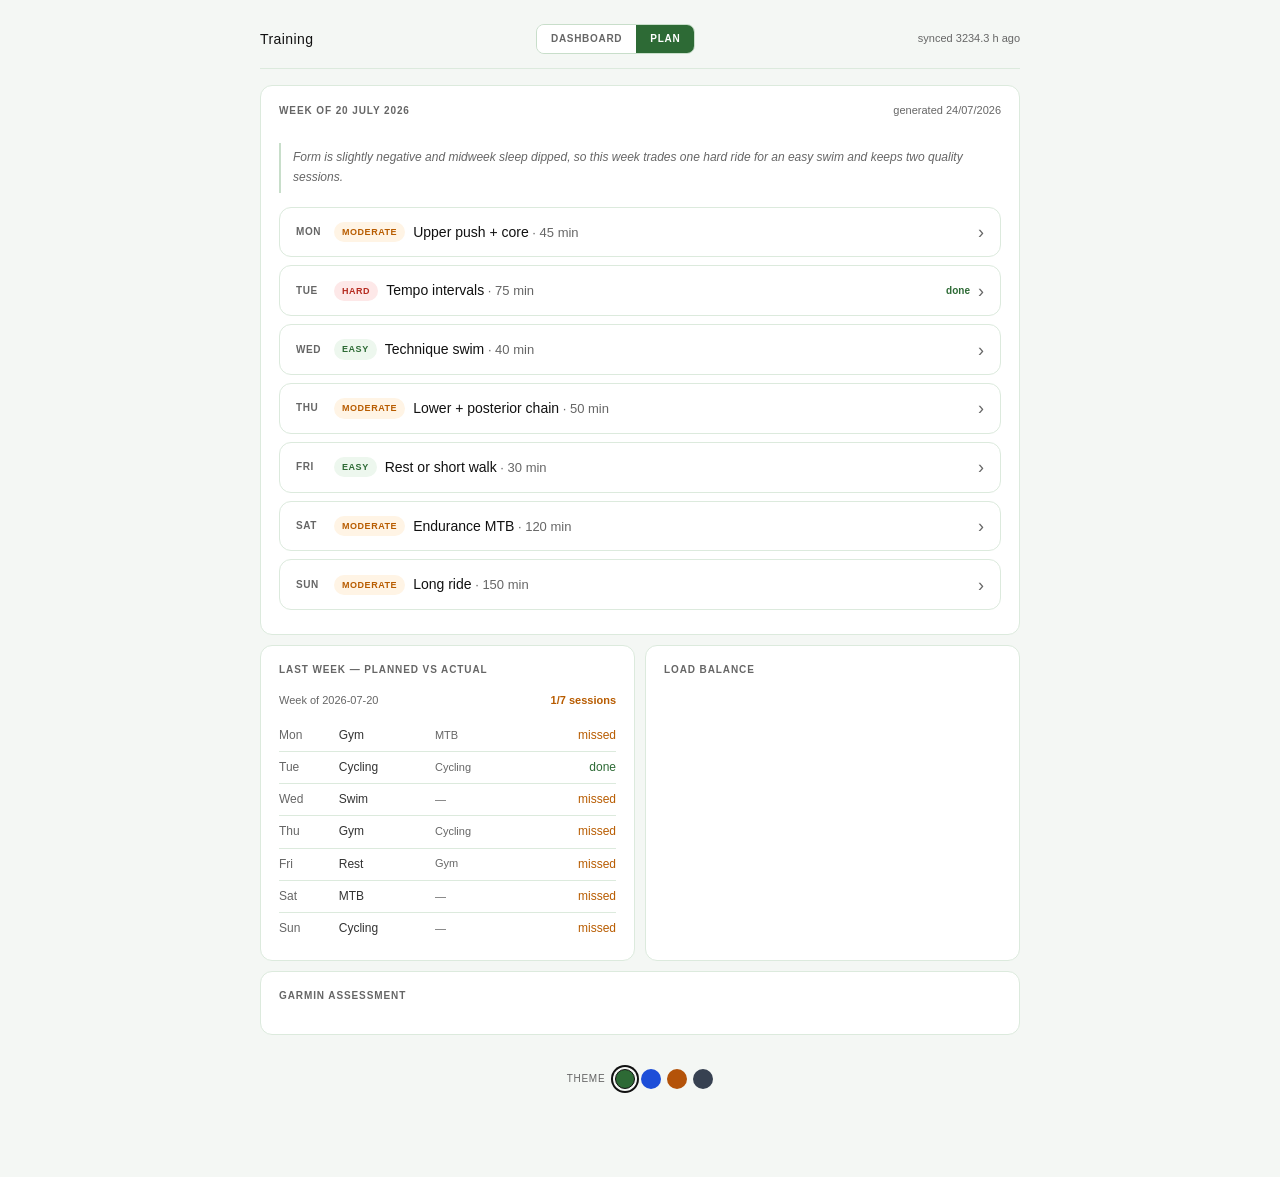
==== docs/plan.html @ 1e38e418 "first commit" ====
<!DOCTYPE html>
<html lang="en">
<head>
<meta charset="utf-8">
<meta name="viewport" content="width=device-width, initial-scale=1">
<meta name="robots" content="noindex, nofollow">
<title>Training — Plan</title>
<link rel="stylesheet" href="style.css">
</head>
<body><script>
(function() {
  var t = localStorage.getItem("theme") || "green";
  document.body.setAttribute("data-theme", t);
  document.addEventListener("DOMContentLoaded", function() {
    document.querySelectorAll(".theme-btn").forEach(function(btn) {
      if (btn.dataset.theme === t) btn.classList.add("active");
      btn.addEventListener("click", function() {
        var theme = btn.dataset.theme;
        document.body.setAttribute("data-theme", theme);
        localStorage.setItem("theme", theme);
        document.querySelectorAll(".theme-btn").forEach(function(b) {
          b.classList.toggle("active", b.dataset.theme === theme);
        });
        document.dispatchEvent(new Event("themechange"));
      });
    });
  });
})();
</script>
<header>
  <h1>Training</h1>
  <nav>
    <a href="index.html" class="nav-link">Dashboard</a>
    <a href="plan.html" class="nav-link active">Plan</a>
  </nav>
  <span id="synced" class="muted"></span>
</header>

<section id="plan-section">
  <div class="plan-head">
    <h2 id="plan-week">This week's plan</h2>
    <span id="plan-generated" class="muted"></span>
  </div>
  <p id="coach-says"></p>
  <div id="plan-days"></div>
</section>

<div class="two-col">
  <section>
    <h2>Last week — planned vs actual</h2>
    <div id="compliance"></div>
  </section>
  <section>
    <h2>Load balance</h2>
    <div id="load-balance"></div>
  </section>
</div>

<section>
  <h2>Garmin assessment</h2>
  <div id="garmin-status"></div>
</section>


<script src="shared.js"></script>
<script src="plan.js"></script>
<div class="theme-switcher">
  <span class="theme-label">Theme</span>
  <button class="theme-btn" data-theme="green" title="Forest green" style="background:#2d6a35"></button>
  <button class="theme-btn" data-theme="slate" title="Slate blue"   style="background:#1d4ed8"></button>
  <button class="theme-btn" data-theme="warm"  title="Warm neutral" style="background:#b45309"></button>
  <button class="theme-btn" data-theme="mono"  title="Monochrome"   style="background:#374151"></button>
</div>
</body>
</html>
---- docs/style.css ----
:root {
  --bg: #f4f7f4;
  --card: #ffffff;
  --ink: #111111;
  --ink2: #333333;
  --muted: #666666;
  --line: #dceadd;
  --line2: #c8deca;
  --fitness: #2d6a35;
  --fitness-bg: #edf7ee;
  --fatigue: #b85c00;
  --danger: #b52b20;
  --danger-bg: #fde8e8;
  --today-bg: #f0f9f0;
}



* { box-sizing: border-box; }

body {
  margin: 0 auto;
  padding: 24px 20px 52px;
  max-width: 800px;
  background: var(--bg);
  color: var(--ink);
  font: 14px/1.6 -apple-system, "Helvetica Neue", Arial, sans-serif;
  -webkit-font-smoothing: antialiased;
}

h2 {
  font-size: 10px;
  font-weight: 600;
  margin: 0 0 14px;
  color: var(--muted);
  text-transform: uppercase;
  letter-spacing: 0.09em;
}

.mono { font-family: "SF Mono", ui-monospace, "Fira Code", monospace; }
.muted { color: var(--muted); font-size: 11px; }
.label {
  font-size: 10px;
  color: var(--muted);
  text-transform: uppercase;
  letter-spacing: 0.08em;
  font-weight: 600;
}

/* Header */
header {
  display: flex;
  justify-content: space-between;
  align-items: center;
  margin-bottom: 16px;
  padding-bottom: 14px;
  border-bottom: 1px solid var(--line);
}

#synced { font-size: 11px; color: var(--muted); font-variant-numeric: tabular-nums; }

h1 {
  font-size: 14px;
  font-weight: 500;
  margin: 0;
  color: var(--ink);
  letter-spacing: 0.03em;
}

/* Base card */
section {
  background: var(--card);
  border: 1px solid var(--line);
  border-radius: 12px;
  padding: 16px 18px;
  margin-bottom: 10px;
}

/* Gauge */
#form-gauge { padding: 18px 20px 16px; }

.gauge-head {
  display: flex;
  align-items: baseline;
  gap: 12px;
  margin-bottom: 16px;
  flex-wrap: wrap;
}

.big {
  font-size: 40px;
  font-weight: 200;
  line-height: 1;
  letter-spacing: -1.5px;
  font-variant-numeric: tabular-nums;
  font-family: -apple-system, "Helvetica Neue", Arial, sans-serif;
}

.zone-tag {
  font-size: 10px;
  font-weight: 700;
  padding: 4px 12px;
  border-radius: 999px;
  letter-spacing: 0.07em;
  text-transform: uppercase;
  align-self: center;
}

.gauge-track {
  position: relative;
  display: flex;
  height: 5px;
  gap: 3px;
  margin-bottom: 6px;
}

.seg { height: 5px; border-radius: 999px; }
.s-over  { flex: 20; background: var(--danger); opacity: 0.55; }
.s-fat   { flex: 20; background: var(--fatigue); opacity: 0.5; }
.s-neu   { flex: 15; background: var(--line2); }
.s-fresh { flex: 20; background: var(--fitness); opacity: 0.55; }
.s-det   { flex: 15; background: var(--line2); opacity: 0.6; }

#gauge-marker {
  position: absolute;
  top: -5px;
  width: 2px;
  height: 15px;
  background: var(--ink);
  border-radius: 1px;
  transition: left 0.8s cubic-bezier(0.34, 1.4, 0.64, 1);
}

.gauge-labels {
  display: flex;
  justify-content: space-between;
  font-size: 9px;
  color: var(--muted);
  text-transform: uppercase;
  letter-spacing: 0.05em;
}

/* Stat grid */
.stats {
  display: grid;
  grid-template-columns: repeat(auto-fit, minmax(140px, 1fr));
  gap: 8px;
  background: none;
  border: none;
  padding: 0;
  margin-bottom: 10px;
}

.stat {
  background: var(--card);
  border: 1px solid var(--line);
  border-radius: 12px;
  padding: 14px 16px;
  display: flex;
  flex-direction: column;
  gap: 5px;
}

.num {
  font-size: 30px;
  font-weight: 200;
  letter-spacing: -0.8px;
  line-height: 1;
  font-variant-numeric: tabular-nums;
}

.delta { font-size: 10px; color: var(--fitness); font-weight: 600; }

/* Chart */
.chart-wrap { position: relative; height: 210px; }

/* Two col */
.two-col { display: grid; grid-template-columns: 1fr 1fr; gap: 10px; }
@media (max-width: 580px) { .two-col { grid-template-columns: 1fr; } }

/* Mix bars */
.mix-row {
  display: grid;
  grid-template-columns: 70px 1fr 40px;
  gap: 10px;
  align-items: center;
  margin-bottom: 9px;
}
.mix-row:last-child { margin-bottom: 0; }
.mix-label { font-size: 12px; color: var(--ink2); }
.mix-bar-wrap { background: var(--line); border-radius: 999px; height: 4px; }
.mix-bar { height: 4px; border-radius: 999px; background: var(--fitness); min-width: 3px; }
.mix-hours { font-size: 11px; color: var(--muted); text-align: right; font-variant-numeric: tabular-nums; }

/* Recovery table */
.kv { width: 100%; font-size: 13px; border-collapse: collapse; }
.kv td { padding: 6px 0; border-bottom: 1px solid var(--line); }
.kv td:first-child { color: var(--muted); font-size: 12px; }
.kv td:last-child { text-align: right; font-variant-numeric: tabular-nums; font-size: 12px; }
.kv tr:last-child td { border-bottom: none; }

/* Plan */
.plan-head { display: flex; justify-content: space-between; align-items: baseline; }

#coach-says {
  font-size: 12px;
  color: var(--muted);
  line-height: 1.65;
  border-left: 2px solid var(--line2);
  padding: 5px 0 5px 12px;
  margin: 10px 0 14px;
  font-style: italic;
}

#plan { width: 100%; border-collapse: collapse; }

#plan td { padding: 9px 6px; border-bottom: 1px solid var(--line); vertical-align: top; }
#plan tr:last-child td { border-bottom: none; }

#plan tr.today { background: var(--today-bg); }
#plan tr.today td:first-child {
  border-left: 2px solid var(--fitness);
  padding-left: 5px;
  border-radius: 0;
}

#plan .day {
  width: 34px;
  font-size: 10px;
  font-weight: 700;
  text-transform: uppercase;
  letter-spacing: 0.06em;
  color: var(--muted);
  padding-top: 11px;
  white-space: nowrap;
}

#plan .session { font-size: 13px; font-weight: 500; line-height: 1.3; color: var(--ink); }
.session-dur { font-size: 10px; color: var(--muted); margin-left: 5px; font-weight: 400; }
#plan .details { font-size: 11.5px; color: var(--muted); margin-top: 3px; line-height: 1.5; }
#plan .status { width: 46px; text-align: right; font-size: 10px; font-weight: 600; padding-top: 11px; white-space: nowrap; }

.st-done { color: var(--fitness); }
.st-today { color: var(--fatigue); }

.dot {
  display: inline-block;
  width: 6px;
  height: 6px;
  border-radius: 50%;
  margin-right: 6px;
  vertical-align: 1px;
  flex-shrink: 0;
}
.i-easy     { background: var(--fitness); }
.i-moderate { background: var(--fatigue); }
.i-hard     { background: var(--danger); }

footer {
  text-align: center;
  margin-top: 24px;
  font-size: 10px;
  color: var(--muted);
  letter-spacing: 0.03em;
}

/* VO2 max + Garmin status */
.vo2-row { display: flex; align-items: flex-end; gap: 16px; }
.vo2-num { font-size: 30px; font-weight: 200; letter-spacing: -0.8px; line-height: 1; }
.vo2-sub { font-size: 10px; color: var(--muted); margin-top: 3px; }
.vo2-trend { flex: 1; }
.vo2-trend-label { font-size: 10px; color: var(--muted); margin-bottom: 4px; }
.vo2-trend svg { width: 100%; height: 38px; overflow: visible; display: block; }

.status-pill {
  display: inline-flex; align-items: center; gap: 6px;
  font-size: 10px; font-weight: 700; padding: 4px 12px;
  border-radius: 999px; text-transform: uppercase;
  letter-spacing: 0.07em; margin-bottom: 10px;
}
.garmin-kv { width: 100%; font-size: 12px; border-collapse: collapse; }
.garmin-kv td { padding: 5px 0; border-bottom: 1px solid var(--line); color: var(--muted); }
.garmin-kv td:last-child { text-align: right; color: var(--ink); border-bottom: 1px solid var(--line); }
.garmin-kv tr:last-child td { border-bottom: none; }

/* Load balance bars */
.balance-row { margin-bottom: 14px; }
.balance-row:last-child { margin-bottom: 0; }
.balance-head { display: flex; justify-content: space-between; align-items: baseline; margin-bottom: 5px; }
.balance-name { font-size: 11px; font-weight: 500; color: var(--ink2); display: flex; align-items: center; gap: 6px; }
.balance-nums { font-size: 10px; color: var(--muted); font-variant-numeric: tabular-nums; }
.bar-track { height: 6px; background: var(--line); border-radius: 999px; position: relative; }
.bar-fill { height: 6px; border-radius: 999px; position: absolute; left: 0; top: 0; }
.bar-target {
  position: absolute; top: -3px; height: 12px;
  border-radius: 2px;
  background: rgba(45,106,53,0.1);
  border: 1px solid rgba(45,106,53,0.3);
}
.balance-hint { font-size: 10px; color: var(--muted); margin-top: 4px; }
.bal-ok   { background: var(--fitness); opacity: 0.65; }
.bal-warn { background: var(--fatigue); opacity: 0.65; }
.bal-over { background: var(--danger);  opacity: 0.6;  }
.dot-status { width: 6px; height: 6px; border-radius: 50%; display: inline-block; flex-shrink: 0; }

/* Nav */
nav { display: flex; border: 1px solid var(--line2); border-radius: 8px; overflow: hidden; }
.nav-link {
  font-size: 10px; font-weight: 600; text-transform: uppercase;
  letter-spacing: 0.07em; padding: 6px 14px; color: var(--muted);
  text-decoration: none; background: var(--card);
  transition: background 0.15s;
}
.nav-link.active { background: var(--fitness); color: #fff; }
.nav-link:not(.active):hover { background: var(--line); }

/* Today card */
#today-card {
  background: var(--card); border: 1px solid var(--line);
  border-radius: 12px; padding: 16px 18px; margin-bottom: 10px;
}
.today-session { font-size: 15px; font-weight: 500; color: var(--ink); margin-bottom: 4px; }
.today-details { font-size: 12px; color: var(--muted); line-height: 1.5; margin-bottom: 12px; }
.today-readiness {
  display: grid; grid-template-columns: repeat(4, 1fr);
  gap: 8px; border-top: 1px solid var(--line); padding-top: 12px; margin-top: 10px;
}
.readiness-item { text-align: center; }
.readiness-val { font-size: 16px; font-weight: 300; letter-spacing: -0.3px; margin-top: 3px; }

/* Intensity pill (plan page) */
.int-pill {
  font-size: 9px; font-weight: 700; padding: 3px 8px;
  border-radius: 999px; text-transform: uppercase; letter-spacing: 0.06em;
  white-space: nowrap; flex-shrink: 0;
}

/* Collapsible day cards */
.day-card {
  background: var(--card);
  border: 1px solid var(--line);
  border-radius: 12px;
  margin-bottom: 8px;
  overflow: hidden;
  transition: border-color 0.15s;
}
.day-card.expanded { border-color: var(--fitness); }

.day-header {
  display: flex;
  align-items: center;
  gap: 8px;
  padding: 13px 16px;
  cursor: pointer;
  user-select: none;
  -webkit-user-select: none;
}
.day-header:active { background: var(--line); }

.day-lbl {
  font-size: 10px;
  font-weight: 700;
  text-transform: uppercase;
  letter-spacing: 0.06em;
  color: var(--muted);
  width: 30px;
  flex-shrink: 0;
}
.day-today { color: var(--fitness); }

.day-session {
  font-size: 14px;
  font-weight: 500;
  color: var(--ink);
  flex: 1;
  min-width: 0;
  overflow: hidden;
  text-overflow: ellipsis;
  white-space: nowrap;
}
.day-dur { font-weight: 400; color: var(--muted); font-size: 13px; }

.day-status { font-size: 10px; font-weight: 600; flex-shrink: 0; }
.day-chevron {
  font-size: 18px;
  color: var(--muted);
  flex-shrink: 0;
  transition: transform 0.2s ease;
  line-height: 1;
}
.day-card.expanded .day-chevron { transform: rotate(90deg); }

.day-body {
  display: none;
  padding: 0 16px 14px;
  border-top: 1px solid var(--line);
}
.day-card.expanded .day-body { display: block; }

/* Exercise block (gym) */
.ex-block { margin-top: 12px; }
.ex-block + .ex-block { margin-top: 16px; }
.ex-block-title {
  font-size: 11px;
  font-weight: 700;
  text-transform: uppercase;
  letter-spacing: 0.07em;
  color: var(--fitness);
  margin-bottom: 4px;
}
.ex-note {
  font-size: 11px;
  color: var(--muted);
  margin-bottom: 10px;
  font-style: italic;
}
.ex-item {
  display: flex;
  justify-content: space-between;
  align-items: center;
  padding: 11px 0;
  border-bottom: 1px solid var(--line);
}
.ex-item:last-child { border-bottom: none; }
.ex-name { font-size: 15px; color: var(--ink); }
.ex-meta { text-align: right; flex-shrink: 0; margin-left: 12px; }
.ex-sets { font-size: 13px; font-weight: 500; color: var(--fitness); }
.ex-reps { font-size: 10px; color: var(--muted); margin-top: 2px; }

/* Swim block */
.swim-block { margin-top: 10px; }
.swim-row {
  display: flex;
  gap: 12px;
  padding: 8px 0;
  border-bottom: 1px solid var(--line);
  align-items: baseline;
}
.swim-row:last-child { border-bottom: none; }
.swim-phase {
  font-size: 10px;
  font-weight: 700;
  text-transform: uppercase;
  letter-spacing: 0.06em;
  color: var(--fitness);
  width: 64px;
  flex-shrink: 0;
}
.swim-content { font-size: 13px; color: var(--ink2); line-height: 1.5; }

/* Prose detail (cycling, rest etc) */
.detail-prose {
  font-size: 13px;
  color: var(--muted);
  line-height: 1.65;
  margin-top: 10px;
}

/* Theme switcher */
.theme-switcher {
  display: flex;
  align-items: center;
  justify-content: center;
  gap: 6px;
  padding: 24px 0 36px;
}
.theme-label {
  font-size: 10px;
  color: var(--muted);
  text-transform: uppercase;
  letter-spacing: 0.07em;
  margin-right: 4px;
}
.theme-btn {
  width: 20px;
  height: 20px;
  border-radius: 50%;
  border: 1.5px solid transparent;
  cursor: pointer;
  transition: border-color 0.15s, box-shadow 0.15s;
  flex-shrink: 0;
  outline: none;
  box-shadow: 0 0 0 0px rgba(0,0,0,0);
}
.theme-btn:hover { box-shadow: 0 0 0 3px color-mix(in srgb, currentColor 15%, transparent); }
.theme-btn.active {
  border-color: var(--ink);
  box-shadow: 0 0 0 2px var(--bg), 0 0 0 4px var(--ink);
}

/* Theme: slate blue (default — already in :root) */
body[data-theme="slate"] {
  --bg: #f8f9fc;
  --card: #ffffff;
  --ink: #111827;
  --ink2: #374151;
  --muted: #9ca3af;
  --line: #e2e8f0;
  --line2: #cbd5e1;
  --fitness: #1d4ed8;
  --fitness-bg: #eff6ff;
  --fatigue: #b45309;
  --danger: #dc2626;
  --danger-bg: #fef2f2;
  --today-bg: #eff6ff;
}

/* Theme: warm neutral */
body[data-theme="warm"] {
  --bg: #faf8f5;
  --card: #ffffff;
  --ink: #1c1917;
  --ink2: #44403c;
  --muted: #a8a29e;
  --line: #e8e4de;
  --line2: #d6d0c8;
  --fitness: #b45309;
  --fitness-bg: #fffbeb;
  --fatigue: #b45309;
  --danger: #b91c1c;
  --danger-bg: #fef2f2;
  --today-bg: #fffbeb;
}

/* Theme: monochrome */
body[data-theme="mono"] {
  --bg: #ffffff;
  --card: #f9fafb;
  --ink: #000000;
  --ink2: #1f2937;
  --muted: #9ca3af;
  --line: #e5e7eb;
  --line2: #d1d5db;
  --fitness: #374151;
  --fitness-bg: #f3f4f6;
  --fatigue: #6b7280;
  --danger: #dc2626;
  --danger-bg: #fef2f2;
  --today-bg: #f3f4f6;
}

/* Theme: forest green (current) */
body[data-theme="green"] {
  --bg: #f4f7f4;
  --card: #ffffff;
  --ink: #111111;
  --ink2: #333333;
  --muted: #666666;
  --line: #dceadd;
  --line2: #c8deca;
  --fitness: #2d6a35;
  --fitness-bg: #edf7ee;
  --fatigue: #b85c00;
  --danger: #b52b20;
  --danger-bg: #fde8e8;
  --today-bg: #f0f9f0;
}

@media (prefers-color-scheme: dark) {
  body[data-theme="green"] {
    --bg: #101a11; --card: #162018;
    --ink: #e8efe9; --ink2: #b0ccb2; --muted: #5a7a5c;
    --line: #243d27; --line2: #1e3320;
    --fitness: #5cb86a; --fitness-bg: #152018;
    --fatigue: #e09a40; --danger: #e07070; --danger-bg: #2e1515;
    --today-bg: #132015;
  }
  body[data-theme="slate"] {
    --bg: #0f1117; --card: #1a1f2e;
    --ink: #e8eaf6; --ink2: #b0b8d0; --muted: #6b7599;
    --line: #252d42; --line2: #1e2538;
    --fitness: #60a5fa; --fitness-bg: #1e3a5f;
    --fatigue: #fb923c; --danger: #f87171; --danger-bg: #2d1515;
    --today-bg: #1e2d42;
  }
  body[data-theme="warm"] {
    --bg: #1c1917; --card: #292524;
    --ink: #f5f0eb; --ink2: #c9c2bb; --muted: #857770;
    --line: #3a3330; --line2: #2e2b28;
    --fitness: #fbbf24; --fitness-bg: #2d2200;
    --fatigue: #fb923c; --danger: #f87171; --danger-bg: #2d1515;
    --today-bg: #2d2200;
  }
  body[data-theme="mono"] {
    --bg: #111111; --card: #1f1f1f;
    --ink: #f5f5f5; --ink2: #d4d4d4; --muted: #737373;
    --line: #2e2e2e; --line2: #404040;
    --fitness: #a3a3a3; --fitness-bg: #262626;
    --fatigue: #a3a3a3; --danger: #f87171; --danger-bg: #2d1515;
    --today-bg: #262626;
  }
}
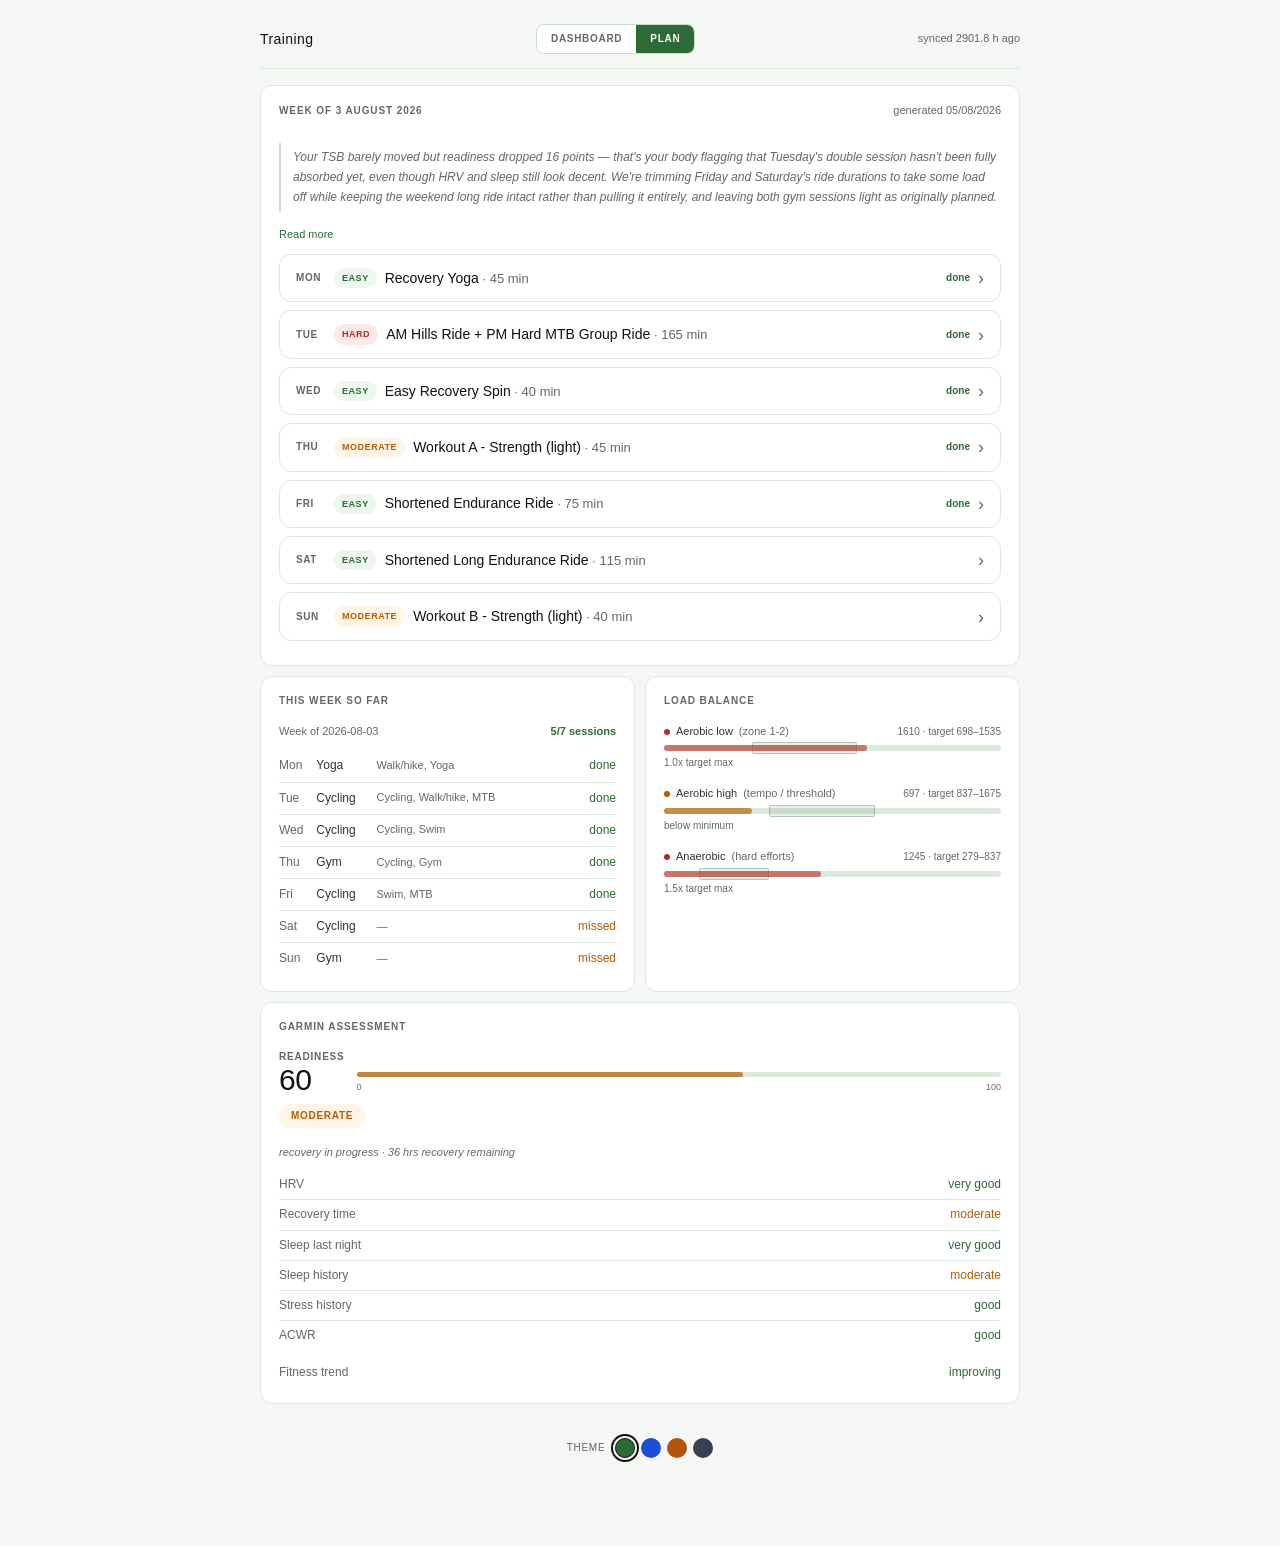
==== commit 9a693f95: "update" ====
--- a/docs/plan.html
+++ b/docs/plan.html
@@ -47,7 +47,7 @@
 
 <div class="two-col">
   <section>
-    <h2>Last week — planned vs actual</h2>
+    <h2>This week so far</h2>
     <div id="compliance"></div>
   </section>
   <section>
--- a/docs/style.css
+++ b/docs/style.css
@@ -143,12 +143,15 @@
 /* Stat grid */
 .stats {
   display: grid;
-  grid-template-columns: repeat(auto-fit, minmax(140px, 1fr));
+  grid-template-columns: repeat(5, 1fr);
   gap: 8px;
   background: none;
   border: none;
   padding: 0;
   margin-bottom: 10px;
+}
+@media (max-width: 700px) {
+  .stats { grid-template-columns: repeat(2, 1fr); }
 }
 
 .stat {
@@ -201,6 +204,26 @@
 
 /* Plan */
 .plan-head { display: flex; justify-content: space-between; align-items: baseline; }
+
+.coach-clamped {
+  display: -webkit-box;
+  -webkit-line-clamp: 3;
+  -webkit-box-orient: vertical;
+  overflow: hidden;
+}
+.coach-expanded {
+  display: block;
+  -webkit-line-clamp: unset;
+  overflow: visible;
+}
+.coach-toggle {
+  font-size: 11px;
+  color: var(--fitness);
+  cursor: pointer;
+  display: block;
+  margin-top: 4px;
+  margin-bottom: 10px;
+}
 
 #coach-says {
   font-size: 12px;
@@ -374,9 +397,8 @@
   color: var(--ink);
   flex: 1;
   min-width: 0;
-  overflow: hidden;
-  text-overflow: ellipsis;
-  white-space: nowrap;
+  white-space: normal;
+  line-height: 1.3;
 }
 .day-dur { font-weight: 400; color: var(--muted); font-size: 13px; }
 
@@ -423,6 +445,8 @@
 }
 .ex-item:last-child { border-bottom: none; }
 .ex-name { font-size: 15px; color: var(--ink); }
+.ex-left { display: flex; flex-direction: column; gap: 2px; flex: 1; min-width: 0; }
+.ex-inline-note { font-size: 11px; color: var(--muted); }
 .ex-meta { text-align: right; flex-shrink: 0; margin-left: 12px; }
 .ex-sets { font-size: 13px; font-weight: 500; color: var(--fitness); }
 .ex-reps { font-size: 10px; color: var(--muted); margin-top: 2px; }
@@ -590,3 +614,137 @@
     --today-bg: #262626;
   }
 }
+
+/* Training readiness panel */
+.readiness-wrap { margin-bottom: 2px; }
+.readiness-score-row { display: flex; align-items: flex-end; gap: 12px; margin-bottom: 8px; }
+.readiness-num { font-size: 30px; font-weight: 200; letter-spacing: -0.5px; line-height: 1; }
+.readiness-bar-wrap { flex: 1; }
+.readiness-bar-track { height: 5px; background: var(--line); border-radius: 999px; margin-bottom: 3px; }
+.readiness-bar-fill { height: 5px; border-radius: 999px; }
+.readiness-bar-labels { display: flex; justify-content: space-between; font-size: 9px; color: var(--muted); }
+.readiness-feedback { font-size: 11px; color: var(--muted); font-style: italic; margin-top: 6px; line-height: 1.5; }
+
+/* ---------------------------------------------------------------------------
+   Expandable stat cards
+   --------------------------------------------------------------------------- */
+
+.stat {
+  cursor: pointer;
+  transition: border-color 0.15s;
+  overflow: hidden;
+}
+.stat:hover { border-color: var(--line2); }
+.stat:focus-visible { outline: 2px solid var(--fitness); outline-offset: 2px; }
+.stat.expanded {
+  grid-column: 1 / -1;
+  border-color: var(--fitness);
+  cursor: default;
+}
+
+/* Mini sparkline sits at the foot of the collapsed card */
+.spark {
+  width: 100%;
+  height: 22px;
+  display: block;
+  margin-top: 4px;
+  overflow: visible;
+}
+.spark-blank { height: 22px; margin-top: 4px; }
+.stat.expanded .spark,
+.stat.expanded .spark-blank { display: none; }
+
+/* Detail panel */
+.stat-detail { display: none; }
+.stat.expanded .stat-detail {
+  display: block;
+  margin-top: 10px;
+  padding-top: 12px;
+  border-top: 1px solid var(--line);
+}
+.spark-lg { width: 100%; height: 64px; display: block; overflow: visible; }
+.spark-empty { font-size: 11px; color: var(--muted); margin: 0 0 10px; line-height: 1.5; }
+
+.detail-stats {
+  display: flex;
+  gap: 22px;
+  margin-top: 12px;
+  flex-wrap: wrap;
+}
+.detail-stat { display: flex; flex-direction: column; gap: 3px; }
+.detail-stat-lbl {
+  font-size: 9px;
+  color: var(--muted);
+  text-transform: uppercase;
+  letter-spacing: 0.08em;
+  font-weight: 600;
+}
+.detail-stat-val {
+  font-size: 14px;
+  font-weight: 400;
+  font-variant-numeric: tabular-nums;
+  color: var(--ink);
+}
+
+/* Day by day strip, 7 day view only */
+.day-strip {
+  display: flex;
+  gap: 4px;
+  margin-top: 14px;
+  padding-top: 10px;
+  border-top: 1px solid var(--line);
+}
+.day-cell {
+  flex: 1;
+  display: flex;
+  flex-direction: column;
+  align-items: center;
+  gap: 3px;
+  min-width: 0;
+}
+.day-cell-lbl {
+  font-size: 9px;
+  color: var(--muted);
+  text-transform: uppercase;
+  letter-spacing: 0.06em;
+  font-weight: 600;
+}
+.day-cell-val {
+  font-size: 12px;
+  color: var(--ink2);
+  font-variant-numeric: tabular-nums;
+}
+
+/* Window toggle */
+.win-pills { display: flex; gap: 6px; margin-top: 14px; }
+.win-pill {
+  font: inherit;
+  font-size: 10px;
+  font-weight: 600;
+  letter-spacing: 0.06em;
+  text-transform: uppercase;
+  padding: 4px 12px;
+  border-radius: 999px;
+  border: 1px solid var(--line2);
+  background: var(--card);
+  color: var(--muted);
+  cursor: pointer;
+  transition: background 0.15s, color 0.15s;
+}
+.win-pill:hover { background: var(--line); }
+.win-pill.active {
+  background: var(--fitness);
+  border-color: var(--fitness);
+  color: #fff;
+}
+
+@media (max-width: 700px) {
+  .spark, .spark-blank { height: 18px; }
+  .spark-lg { height: 76px; }
+  .detail-stats { gap: 16px; }
+  .day-cell-val { font-size: 11px; }
+}
+
+@media (prefers-reduced-motion: reduce) {
+  .stat, .win-pill { transition: none; }
+}
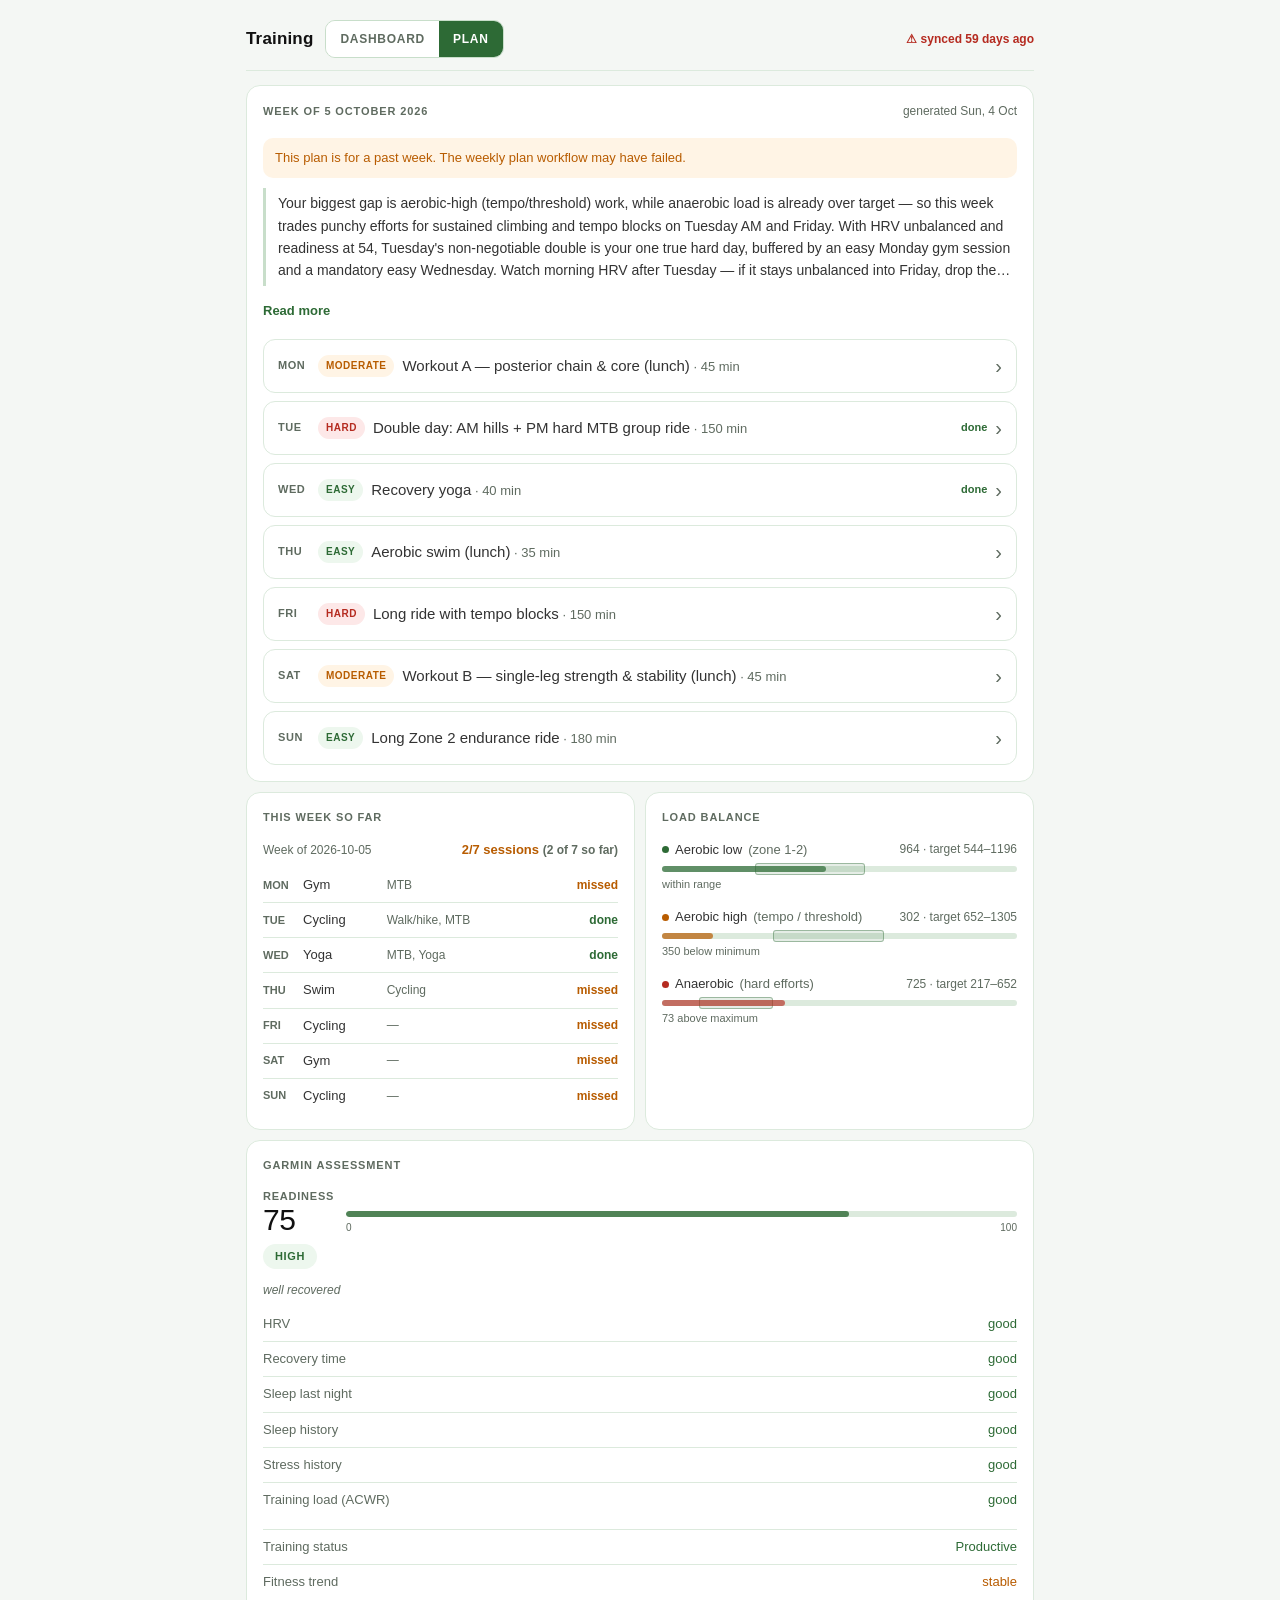
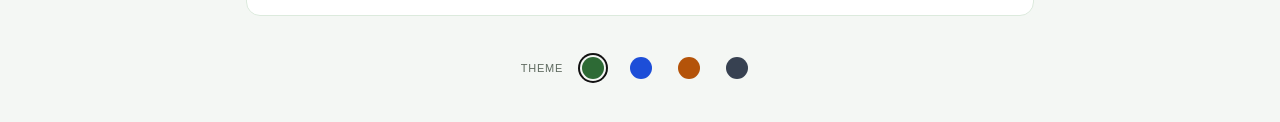
==== commit 2fd5597d: "update" ====
--- a/docs/plan.html
+++ b/docs/plan.html
@@ -2,45 +2,42 @@
 <html lang="en">
 <head>
 <meta charset="utf-8">
-<meta name="viewport" content="width=device-width, initial-scale=1">
+<meta name="viewport" content="width=device-width, initial-scale=1, viewport-fit=cover">
 <meta name="robots" content="noindex, nofollow">
+<meta name="color-scheme" content="light dark">
+<meta name="theme-color" content="#f4f7f4" media="(prefers-color-scheme: light)">
+<meta name="theme-color" content="#101a11" media="(prefers-color-scheme: dark)">
+<meta name="apple-mobile-web-app-capable" content="yes">
+<meta name="mobile-web-app-capable" content="yes">
+<meta name="apple-mobile-web-app-status-bar-style" content="default">
+<meta name="apple-mobile-web-app-title" content="Training">
+<meta name="format-detection" content="telephone=no">
 <title>Training — Plan</title>
+<link rel="manifest" href="manifest.webmanifest">
+<link rel="icon" href="icon-192.png" type="image/png">
+<link rel="apple-touch-icon" href="apple-touch-icon.png">
 <link rel="stylesheet" href="style.css">
+<script src="theme.js"></script>
+<script src="shared.js" defer></script>
+<script src="plan.js" defer></script>
 </head>
-<body><script>
-(function() {
-  var t = localStorage.getItem("theme") || "green";
-  document.body.setAttribute("data-theme", t);
-  document.addEventListener("DOMContentLoaded", function() {
-    document.querySelectorAll(".theme-btn").forEach(function(btn) {
-      if (btn.dataset.theme === t) btn.classList.add("active");
-      btn.addEventListener("click", function() {
-        var theme = btn.dataset.theme;
-        document.body.setAttribute("data-theme", theme);
-        localStorage.setItem("theme", theme);
-        document.querySelectorAll(".theme-btn").forEach(function(b) {
-          b.classList.toggle("active", b.dataset.theme === theme);
-        });
-        document.dispatchEvent(new Event("themechange"));
-      });
-    });
-  });
-})();
-</script>
+<body>
 <header>
   <h1>Training</h1>
-  <nav>
-    <a href="index.html" class="nav-link">Dashboard</a>
-    <a href="plan.html" class="nav-link active">Plan</a>
+  <nav aria-label="Pages">
+    <a href="./" class="nav-link">Dashboard</a>
+    <a href="plan.html" class="nav-link active" aria-current="page">Plan</a>
   </nav>
-  <span id="synced" class="muted"></span>
+  <span id="synced" class="muted" role="status"></span>
 </header>
 
+<main>
 <section id="plan-section">
   <div class="plan-head">
     <h2 id="plan-week">This week's plan</h2>
     <span id="plan-generated" class="muted"></span>
   </div>
+  <div id="plan-banner"></div>
   <p id="coach-says"></p>
   <div id="plan-days"></div>
 </section>
@@ -60,16 +57,14 @@
   <h2>Garmin assessment</h2>
   <div id="garmin-status"></div>
 </section>
+</main>
 
-
-<script src="shared.js"></script>
-<script src="plan.js"></script>
-<div class="theme-switcher">
+<footer class="theme-switcher" role="group" aria-label="Colour theme">
   <span class="theme-label">Theme</span>
-  <button class="theme-btn" data-theme="green" title="Forest green" style="background:#2d6a35"></button>
-  <button class="theme-btn" data-theme="slate" title="Slate blue"   style="background:#1d4ed8"></button>
-  <button class="theme-btn" data-theme="warm"  title="Warm neutral" style="background:#b45309"></button>
-  <button class="theme-btn" data-theme="mono"  title="Monochrome"   style="background:#374151"></button>
-</div>
+  <button type="button" class="theme-btn" data-theme="green" aria-label="Forest green" style="--swatch:#2d6a35"></button>
+  <button type="button" class="theme-btn" data-theme="slate" aria-label="Slate blue"   style="--swatch:#1d4ed8"></button>
+  <button type="button" class="theme-btn" data-theme="warm"  aria-label="Warm neutral" style="--swatch:#b45309"></button>
+  <button type="button" class="theme-btn" data-theme="mono"  aria-label="Monochrome"   style="--swatch:#374151"></button>
+</footer>
 </body>
 </html>
--- a/docs/style.css
+++ b/docs/style.css
@@ -1,364 +1,571 @@
-:root {
+/* ---------------------------------------------------------------------------
+   Themes. The data-theme attribute is set on <html> by theme.js before first
+   paint. Every colour the UI uses is a variable here, so dark mode and the
+   four themes never fall back to a hard-coded light colour.
+   --------------------------------------------------------------------------- */
+
+:root,
+:root[data-theme="green"] {
   --bg: #f4f7f4;
   --card: #ffffff;
   --ink: #111111;
   --ink2: #333333;
-  --muted: #666666;
+  --muted: #5f6b60;
   --line: #dceadd;
   --line2: #c8deca;
   --fitness: #2d6a35;
   --fitness-bg: #edf7ee;
   --fatigue: #b85c00;
+  --warn-bg: #fff4e5;
   --danger: #b52b20;
   --danger-bg: #fde8e8;
-  --today-bg: #f0f9f0;
-}
-
-
+  --on-accent: #ffffff;
+  color-scheme: light;
+}
+
+:root[data-theme="slate"] {
+  --bg: #f8f9fc;
+  --card: #ffffff;
+  --ink: #111827;
+  --ink2: #374151;
+  --muted: #64748b;
+  --line: #e2e8f0;
+  --line2: #cbd5e1;
+  --fitness: #1d4ed8;
+  --fitness-bg: #eff6ff;
+  --fatigue: #b45309;
+  --warn-bg: #fff7ed;
+  --danger: #dc2626;
+  --danger-bg: #fef2f2;
+}
+
+:root[data-theme="warm"] {
+  --bg: #faf8f5;
+  --card: #ffffff;
+  --ink: #1c1917;
+  --ink2: #44403c;
+  --muted: #78716c;
+  --line: #e8e4de;
+  --line2: #d6d0c8;
+  --fitness: #4d7c0f;      /* was identical to --fatigue; good/bad were indistinguishable */
+  --fitness-bg: #f7fee7;
+  --fatigue: #b45309;
+  --warn-bg: #fffbeb;
+  --danger: #b91c1c;
+  --danger-bg: #fef2f2;
+}
+
+:root[data-theme="mono"] {
+  --bg: #ffffff;
+  --card: #f9fafb;
+  --ink: #000000;
+  --ink2: #1f2937;
+  --muted: #6b7280;
+  --line: #e5e7eb;
+  --line2: #d1d5db;
+  --fitness: #374151;
+  --fitness-bg: #f3f4f6;
+  --fatigue: #92400e;
+  --warn-bg: #fef3c7;
+  --danger: #dc2626;
+  --danger-bg: #fef2f2;
+}
+
+@media (prefers-color-scheme: dark) {
+  :root, :root[data-theme="green"] {
+    --bg: #101a11; --card: #162018;
+    --ink: #e8efe9; --ink2: #b0ccb2; --muted: #86a088;
+    --line: #243d27; --line2: #2f4f33;
+    --fitness: #5cb86a; --fitness-bg: #183a1d;
+    --fatigue: #e09a40; --warn-bg: #3a2a12;
+    --danger: #e07070; --danger-bg: #3a1a1a;
+    --on-accent: #0b130c;
+    color-scheme: dark;
+  }
+  :root[data-theme="slate"] {
+    --bg: #0f1117; --card: #1a1f2e;
+    --ink: #e8eaf6; --ink2: #b0b8d0; --muted: #8b93b3;
+    --line: #252d42; --line2: #323c57;
+    --fitness: #60a5fa; --fitness-bg: #1e3a5f;
+    --fatigue: #fb923c; --warn-bg: #3b2410;
+    --danger: #f87171; --danger-bg: #3b1818;
+    --on-accent: #0b1020;
+  }
+  :root[data-theme="warm"] {
+    --bg: #1c1917; --card: #292524;
+    --ink: #f5f0eb; --ink2: #c9c2bb; --muted: #a39890;
+    --line: #3a3330; --line2: #4a423d;
+    --fitness: #a3e635; --fitness-bg: #26330f;
+    --fatigue: #fbbf24; --warn-bg: #3a2c0a;
+    --danger: #f87171; --danger-bg: #3b1818;
+    --on-accent: #1c1917;
+  }
+  :root[data-theme="mono"] {
+    --bg: #111111; --card: #1f1f1f;
+    --ink: #f5f5f5; --ink2: #d4d4d4; --muted: #9a9a9a;
+    --line: #2e2e2e; --line2: #404040;
+    --fitness: #d4d4d4; --fitness-bg: #2a2a2a;
+    --fatigue: #f59e0b; --warn-bg: #33270d;
+    --danger: #f87171; --danger-bg: #3b1818;
+    --on-accent: #111111;
+  }
+}
+
+/* ---------------------------------------------------------------------------
+   Base
+   --------------------------------------------------------------------------- */
 
 * { box-sizing: border-box; }
+
+html {
+  -webkit-text-size-adjust: 100%;   /* stop iOS inflating text in landscape */
+  text-size-adjust: 100%;
+  background: var(--bg);
+}
 
 body {
   margin: 0 auto;
-  padding: 24px 20px 52px;
-  max-width: 800px;
+  /* Safe-area insets keep content clear of the notch and home bar,
+     both in landscape and when launched from the Home Screen */
+  padding:
+    max(20px, env(safe-area-inset-top))
+    max(16px, env(safe-area-inset-right))
+    max(24px, env(safe-area-inset-bottom))
+    max(16px, env(safe-area-inset-left));
+  max-width: 820px;
   background: var(--bg);
   color: var(--ink);
-  font: 14px/1.6 -apple-system, "Helvetica Neue", Arial, sans-serif;
+  font: 15px/1.55 -apple-system, BlinkMacSystemFont, "Helvetica Neue", "Segoe UI", Arial, sans-serif;
   -webkit-font-smoothing: antialiased;
-}
-
-h2 {
-  font-size: 10px;
-  font-weight: 600;
-  margin: 0 0 14px;
-  color: var(--muted);
-  text-transform: uppercase;
-  letter-spacing: 0.09em;
-}
-
-.mono { font-family: "SF Mono", ui-monospace, "Fira Code", monospace; }
-.muted { color: var(--muted); font-size: 11px; }
-.label {
-  font-size: 10px;
-  color: var(--muted);
-  text-transform: uppercase;
-  letter-spacing: 0.08em;
-  font-weight: 600;
-}
-
-/* Header */
-header {
-  display: flex;
-  justify-content: space-between;
-  align-items: center;
-  margin-bottom: 16px;
-  padding-bottom: 14px;
-  border-bottom: 1px solid var(--line);
-}
-
-#synced { font-size: 11px; color: var(--muted); font-variant-numeric: tabular-nums; }
+  -webkit-tap-highlight-color: transparent;
+  overflow-x: hidden;
+}
+
+button { font: inherit; color: inherit; }
+
+:focus-visible { outline: 2px solid var(--fitness); outline-offset: 2px; }
 
 h1 {
-  font-size: 14px;
-  font-weight: 500;
+  font-size: 17px;
+  font-weight: 600;
   margin: 0;
   color: var(--ink);
-  letter-spacing: 0.03em;
-}
-
-/* Base card */
+  letter-spacing: 0.01em;
+}
+
+h2 {
+  font-size: 11px;
+  font-weight: 600;
+  margin: 0 0 14px;
+  color: var(--muted);
+  text-transform: uppercase;
+  letter-spacing: 0.08em;
+}
+
+.muted { color: var(--muted); font-size: 12px; }
+.label {
+  font-size: 11px;
+  color: var(--muted);
+  text-transform: uppercase;
+  letter-spacing: 0.07em;
+  font-weight: 600;
+}
+
+/* ---------------------------------------------------------------------------
+   Header + nav
+   --------------------------------------------------------------------------- */
+
+header {
+  display: flex;
+  flex-wrap: wrap;
+  justify-content: space-between;
+  align-items: center;
+  gap: 8px 12px;
+  margin-bottom: 14px;
+  padding-bottom: 12px;
+  border-bottom: 1px solid var(--line);
+}
+
+#synced {
+  font-size: 12px;
+  font-variant-numeric: tabular-nums;
+  margin-left: auto;
+}
+#synced.stale { color: var(--danger); font-weight: 600; }
+#synced.stale::before { content: "⚠ "; }
+
+nav {
+  display: flex;
+  border: 1px solid var(--line2);
+  border-radius: 10px;
+  overflow: hidden;
+}
+.nav-link {
+  display: flex;
+  align-items: center;
+  min-height: 36px;
+  font-size: 12px;
+  font-weight: 600;
+  text-transform: uppercase;
+  letter-spacing: 0.06em;
+  padding: 0 14px;
+  color: var(--muted);
+  text-decoration: none;
+  background: var(--card);
+  transition: background 0.15s;
+}
+.nav-link.active { background: var(--fitness); color: var(--on-accent); }
+
+@media (max-width: 420px) {
+  /* Header: title + nav on one row, sync status on its own row */
+  #synced { flex-basis: 100%; margin-left: 0; order: 3; }
+}
+
+.load-error {
+  background: var(--danger-bg);
+  color: var(--danger);
+  border-radius: 10px;
+  padding: 12px 14px;
+  font-size: 13px;
+  margin: 0 0 10px;
+}
+
+/* ---------------------------------------------------------------------------
+   Cards
+   --------------------------------------------------------------------------- */
+
 section {
   background: var(--card);
   border: 1px solid var(--line);
-  border-radius: 12px;
-  padding: 16px 18px;
+  border-radius: 14px;
+  padding: 16px;
   margin-bottom: 10px;
-}
-
-/* Gauge */
-#form-gauge { padding: 18px 20px 16px; }
-
-.gauge-head {
-  display: flex;
-  align-items: baseline;
-  gap: 12px;
-  margin-bottom: 16px;
+  min-width: 0;
+}
+
+.two-col { display: grid; grid-template-columns: 1fr 1fr; gap: 10px; }
+@media (max-width: 600px) { .two-col { grid-template-columns: 1fr; gap: 0; } }
+
+/* ---------------------------------------------------------------------------
+   Load chart
+   --------------------------------------------------------------------------- */
+
+.chart-head {
+  display: flex;
   flex-wrap: wrap;
-}
-
-.big {
-  font-size: 40px;
-  font-weight: 200;
-  line-height: 1;
-  letter-spacing: -1.5px;
-  font-variant-numeric: tabular-nums;
-  font-family: -apple-system, "Helvetica Neue", Arial, sans-serif;
-}
-
-.zone-tag {
-  font-size: 10px;
-  font-weight: 700;
-  padding: 4px 12px;
-  border-radius: 999px;
-  letter-spacing: 0.07em;
-  text-transform: uppercase;
-  align-self: center;
-}
-
-.gauge-track {
-  position: relative;
-  display: flex;
-  height: 5px;
-  gap: 3px;
-  margin-bottom: 6px;
-}
-
-.seg { height: 5px; border-radius: 999px; }
-.s-over  { flex: 20; background: var(--danger); opacity: 0.55; }
-.s-fat   { flex: 20; background: var(--fatigue); opacity: 0.5; }
-.s-neu   { flex: 15; background: var(--line2); }
-.s-fresh { flex: 20; background: var(--fitness); opacity: 0.55; }
-.s-det   { flex: 15; background: var(--line2); opacity: 0.6; }
-
-#gauge-marker {
-  position: absolute;
-  top: -5px;
-  width: 2px;
-  height: 15px;
-  background: var(--ink);
-  border-radius: 1px;
-  transition: left 0.8s cubic-bezier(0.34, 1.4, 0.64, 1);
-}
-
-.gauge-labels {
-  display: flex;
   justify-content: space-between;
-  font-size: 9px;
-  color: var(--muted);
+  align-items: center;
+  gap: 8px;
+  margin-bottom: 12px;
+}
+.chart-head-left { display: flex; align-items: center; gap: 10px; }
+.chart-head h2 { margin: 0; }
+.today-label { font-size: 12px; font-weight: 500; }
+
+.chart-wrap { position: relative; height: 220px; touch-action: pan-y; }
+@media (max-width: 600px) { .chart-wrap { height: 200px; } }
+
+.range-toggle {
+  display: flex;
+  border: 1px solid var(--line2);
+  border-radius: 8px;
+  overflow: hidden;
+}
+.range-btn {
+  min-width: 44px;
+  min-height: 32px;
+  font-size: 11px;
+  font-weight: 600;
   text-transform: uppercase;
   letter-spacing: 0.05em;
-}
-
-/* Stat grid */
+  padding: 0 10px;
+  color: var(--muted);
+  background: var(--card);
+  border: none;
+  cursor: pointer;
+  transition: background 0.15s;
+}
+.range-btn.active { background: var(--fitness); color: var(--on-accent); }
+
+/* ---------------------------------------------------------------------------
+   Stat grid
+   --------------------------------------------------------------------------- */
+
 .stats {
   display: grid;
-  grid-template-columns: repeat(5, 1fr);
+  grid-template-columns: repeat(5, minmax(0, 1fr));
   gap: 8px;
   background: none;
   border: none;
   padding: 0;
   margin-bottom: 10px;
 }
-@media (max-width: 700px) {
-  .stats { grid-template-columns: repeat(2, 1fr); }
-}
+@media (max-width: 760px) { .stats { grid-template-columns: repeat(3, minmax(0, 1fr)); } }
+@media (max-width: 520px) { .stats { grid-template-columns: repeat(2, minmax(0, 1fr)); } }
 
 .stat {
   background: var(--card);
   border: 1px solid var(--line);
-  border-radius: 12px;
-  padding: 14px 16px;
+  border-radius: 14px;
+  padding: 12px 14px;
   display: flex;
   flex-direction: column;
-  gap: 5px;
-}
+  gap: 4px;
+  min-width: 0;
+  cursor: pointer;
+  overflow: hidden;
+  transition: border-color 0.15s;
+  -webkit-user-select: none;
+  user-select: none;
+}
+.stat:active { background: var(--fitness-bg); }
+.stat.expanded {
+  grid-column: 1 / -1;
+  border-color: var(--fitness);
+  cursor: default;
+  -webkit-user-select: text;
+  user-select: text;
+}
+.stat.expanded:active { background: var(--card); }
 
 .num {
-  font-size: 30px;
-  font-weight: 200;
-  letter-spacing: -0.8px;
-  line-height: 1;
+  font-size: 28px;
+  font-weight: 300;
+  letter-spacing: -0.6px;
+  line-height: 1.05;
   font-variant-numeric: tabular-nums;
-}
-
-.delta { font-size: 10px; color: var(--fitness); font-weight: 600; }
-
-/* Chart */
-.chart-wrap { position: relative; height: 210px; }
-
-/* Two col */
-.two-col { display: grid; grid-template-columns: 1fr 1fr; gap: 10px; }
-@media (max-width: 580px) { .two-col { grid-template-columns: 1fr; } }
-
-/* Mix bars */
+  white-space: nowrap;
+}
+.delta { font-size: 12px; color: var(--fitness); font-weight: 600; min-height: 1.2em; }
+
+.spark {
+  width: 100%;
+  height: 22px;
+  display: block;
+  margin-top: 4px;
+  overflow: visible;
+}
+.spark-blank { height: 22px; margin-top: 4px; }
+.stat.expanded .spark,
+.stat.expanded .spark-blank { display: none; }
+
+.stat-detail { display: none; }
+.stat.expanded .stat-detail {
+  display: block;
+  margin-top: 10px;
+  padding-top: 12px;
+  border-top: 1px solid var(--line);
+}
+.spark-lg { width: 100%; height: 72px; display: block; overflow: visible; }
+.spark-empty { font-size: 12px; color: var(--muted); margin: 0 0 10px; line-height: 1.5; }
+
+.detail-stats { display: flex; gap: 22px; margin-top: 12px; flex-wrap: wrap; }
+.detail-stat { display: flex; flex-direction: column; gap: 2px; }
+.detail-stat-lbl {
+  font-size: 10px;
+  color: var(--muted);
+  text-transform: uppercase;
+  letter-spacing: 0.08em;
+  font-weight: 600;
+}
+.detail-stat-val { font-size: 15px; font-variant-numeric: tabular-nums; color: var(--ink); }
+
+.day-strip {
+  display: flex;
+  gap: 4px;
+  margin-top: 14px;
+  padding-top: 10px;
+  border-top: 1px solid var(--line);
+}
+.day-cell {
+  flex: 1;
+  display: flex;
+  flex-direction: column;
+  align-items: center;
+  gap: 2px;
+  min-width: 0;
+}
+.day-cell-lbl {
+  font-size: 10px;
+  color: var(--muted);
+  text-transform: uppercase;
+  letter-spacing: 0.04em;
+  font-weight: 600;
+}
+.day-cell-val { font-size: 12px; color: var(--ink2); font-variant-numeric: tabular-nums; }
+
+.win-pills { display: flex; gap: 8px; margin-top: 14px; }
+.win-pill {
+  min-height: 36px;
+  min-width: 56px;
+  font-size: 12px;
+  font-weight: 600;
+  letter-spacing: 0.05em;
+  text-transform: uppercase;
+  padding: 0 14px;
+  border-radius: 999px;
+  border: 1px solid var(--line2);
+  background: var(--card);
+  color: var(--muted);
+  cursor: pointer;
+  transition: background 0.15s, color 0.15s;
+}
+.win-pill.active { background: var(--fitness); border-color: var(--fitness); color: var(--on-accent); }
+
+/* ---------------------------------------------------------------------------
+   Activity mix
+   --------------------------------------------------------------------------- */
+
 .mix-row {
   display: grid;
-  grid-template-columns: 70px 1fr 40px;
+  grid-template-columns: 76px 1fr 48px;
   gap: 10px;
   align-items: center;
-  margin-bottom: 9px;
+  margin-bottom: 10px;
 }
 .mix-row:last-child { margin-bottom: 0; }
-.mix-label { font-size: 12px; color: var(--ink2); }
-.mix-bar-wrap { background: var(--line); border-radius: 999px; height: 4px; }
-.mix-bar { height: 4px; border-radius: 999px; background: var(--fitness); min-width: 3px; }
-.mix-hours { font-size: 11px; color: var(--muted); text-align: right; font-variant-numeric: tabular-nums; }
-
-/* Recovery table */
-.kv { width: 100%; font-size: 13px; border-collapse: collapse; }
-.kv td { padding: 6px 0; border-bottom: 1px solid var(--line); }
-.kv td:first-child { color: var(--muted); font-size: 12px; }
-.kv td:last-child { text-align: right; font-variant-numeric: tabular-nums; font-size: 12px; }
-.kv tr:last-child td { border-bottom: none; }
-
-/* Plan */
-.plan-head { display: flex; justify-content: space-between; align-items: baseline; }
-
-.coach-clamped {
-  display: -webkit-box;
-  -webkit-line-clamp: 3;
-  -webkit-box-orient: vertical;
-  overflow: hidden;
-}
-.coach-expanded {
-  display: block;
-  -webkit-line-clamp: unset;
-  overflow: visible;
-}
-.coach-toggle {
+.mix-label { font-size: 13px; color: var(--ink2); }
+.mix-bar-wrap { background: var(--line); border-radius: 999px; height: 6px; }
+.mix-bar { height: 6px; border-radius: 999px; background: var(--fitness); min-width: 3px; }
+.mix-hours { font-size: 12px; color: var(--muted); text-align: right; font-variant-numeric: tabular-nums; }
+
+/* ---------------------------------------------------------------------------
+   VO2 max
+   --------------------------------------------------------------------------- */
+
+.vo2-row { display: flex; align-items: flex-end; gap: 16px; }
+.vo2-num { font-size: 30px; font-weight: 300; letter-spacing: -0.6px; line-height: 1; }
+.vo2-sub { font-size: 11px; color: var(--muted); margin-top: 4px; }
+.vo2-trend { flex: 1; min-width: 0; }
+.vo2-trend-label { font-size: 12px; color: var(--muted); margin-bottom: 4px; font-weight: 500; }
+.vo2-spark { width: 100%; height: 38px; display: block; overflow: visible; }
+.vo2-axis { display: flex; justify-content: space-between; font-size: 10px; color: var(--muted); margin-top: 2px; }
+
+/* ---------------------------------------------------------------------------
+   Garmin assessment
+   --------------------------------------------------------------------------- */
+
+.status-pill {
+  display: inline-flex;
+  align-items: center;
   font-size: 11px;
-  color: var(--fitness);
-  cursor: pointer;
-  display: block;
-  margin-top: 4px;
-  margin-bottom: 10px;
-}
-
-#coach-says {
-  font-size: 12px;
-  color: var(--muted);
-  line-height: 1.65;
-  border-left: 2px solid var(--line2);
-  padding: 5px 0 5px 12px;
-  margin: 10px 0 14px;
-  font-style: italic;
-}
-
-#plan { width: 100%; border-collapse: collapse; }
-
-#plan td { padding: 9px 6px; border-bottom: 1px solid var(--line); vertical-align: top; }
-#plan tr:last-child td { border-bottom: none; }
-
-#plan tr.today { background: var(--today-bg); }
-#plan tr.today td:first-child {
-  border-left: 2px solid var(--fitness);
-  padding-left: 5px;
-  border-radius: 0;
-}
-
-#plan .day {
-  width: 34px;
-  font-size: 10px;
   font-weight: 700;
+  padding: 4px 12px;
+  border-radius: 999px;
   text-transform: uppercase;
   letter-spacing: 0.06em;
-  color: var(--muted);
-  padding-top: 11px;
-  white-space: nowrap;
-}
-
-#plan .session { font-size: 13px; font-weight: 500; line-height: 1.3; color: var(--ink); }
-.session-dur { font-size: 10px; color: var(--muted); margin-left: 5px; font-weight: 400; }
-#plan .details { font-size: 11.5px; color: var(--muted); margin-top: 3px; line-height: 1.5; }
-#plan .status { width: 46px; text-align: right; font-size: 10px; font-weight: 600; padding-top: 11px; white-space: nowrap; }
-
-.st-done { color: var(--fitness); }
-.st-today { color: var(--fatigue); }
-
-.dot {
-  display: inline-block;
-  width: 6px;
-  height: 6px;
-  border-radius: 50%;
-  margin-right: 6px;
-  vertical-align: 1px;
-  flex-shrink: 0;
-}
-.i-easy     { background: var(--fitness); }
-.i-moderate { background: var(--fatigue); }
-.i-hard     { background: var(--danger); }
-
-footer {
-  text-align: center;
-  margin-top: 24px;
-  font-size: 10px;
-  color: var(--muted);
-  letter-spacing: 0.03em;
-}
-
-/* VO2 max + Garmin status */
-.vo2-row { display: flex; align-items: flex-end; gap: 16px; }
-.vo2-num { font-size: 30px; font-weight: 200; letter-spacing: -0.8px; line-height: 1; }
-.vo2-sub { font-size: 10px; color: var(--muted); margin-top: 3px; }
-.vo2-trend { flex: 1; }
-.vo2-trend-label { font-size: 10px; color: var(--muted); margin-bottom: 4px; }
-.vo2-trend svg { width: 100%; height: 38px; overflow: visible; display: block; }
-
-.status-pill {
-  display: inline-flex; align-items: center; gap: 6px;
-  font-size: 10px; font-weight: 700; padding: 4px 12px;
-  border-radius: 999px; text-transform: uppercase;
-  letter-spacing: 0.07em; margin-bottom: 10px;
-}
-.garmin-kv { width: 100%; font-size: 12px; border-collapse: collapse; }
-.garmin-kv td { padding: 5px 0; border-bottom: 1px solid var(--line); color: var(--muted); }
-.garmin-kv td:last-child { text-align: right; color: var(--ink); border-bottom: 1px solid var(--line); }
+  margin-bottom: 8px;
+}
+.garmin-kv { width: 100%; font-size: 13px; border-collapse: collapse; margin-top: 8px; }
+.garmin-kv td { padding: 7px 0; border-bottom: 1px solid var(--line); color: var(--muted); }
+.garmin-kv td:last-child { text-align: right; color: var(--ink); }
 .garmin-kv tr:last-child td { border-bottom: none; }
-
-/* Load balance bars */
+.garmin-kv-sep { border-top: 1px solid var(--line); margin-top: 12px; }
+
+.readiness-wrap { margin-bottom: 2px; }
+.readiness-score-row { display: flex; align-items: flex-end; gap: 12px; margin-bottom: 8px; }
+.readiness-num { font-size: 30px; font-weight: 300; letter-spacing: -0.5px; line-height: 1; }
+.readiness-bar-wrap { flex: 1; }
+.readiness-bar-track { height: 6px; background: var(--line); border-radius: 999px; margin-bottom: 3px; overflow: hidden; }
+.readiness-bar-fill { height: 6px; border-radius: 999px; opacity: 0.8; }
+.readiness-bar-labels { display: flex; justify-content: space-between; font-size: 10px; color: var(--muted); }
+.readiness-feedback { font-size: 12px; color: var(--muted); font-style: italic; margin-top: 4px; line-height: 1.5; }
+
+/* ---------------------------------------------------------------------------
+   Load balance
+   --------------------------------------------------------------------------- */
+
 .balance-row { margin-bottom: 14px; }
 .balance-row:last-child { margin-bottom: 0; }
-.balance-head { display: flex; justify-content: space-between; align-items: baseline; margin-bottom: 5px; }
-.balance-name { font-size: 11px; font-weight: 500; color: var(--ink2); display: flex; align-items: center; gap: 6px; }
-.balance-nums { font-size: 10px; color: var(--muted); font-variant-numeric: tabular-nums; }
+.balance-head {
+  display: flex;
+  flex-wrap: wrap;
+  justify-content: space-between;
+  align-items: baseline;
+  gap: 2px 8px;
+  margin-bottom: 6px;
+}
+.balance-name { font-size: 13px; font-weight: 500; color: var(--ink2); display: flex; align-items: center; gap: 6px; }
+.balance-sub { color: var(--muted); font-weight: 400; }
+.balance-nums { font-size: 12px; color: var(--muted); font-variant-numeric: tabular-nums; }
 .bar-track { height: 6px; background: var(--line); border-radius: 999px; position: relative; }
 .bar-fill { height: 6px; border-radius: 999px; position: absolute; left: 0; top: 0; }
 .bar-target {
-  position: absolute; top: -3px; height: 12px;
-  border-radius: 2px;
-  background: rgba(45,106,53,0.1);
-  border: 1px solid rgba(45,106,53,0.3);
-}
-.balance-hint { font-size: 10px; color: var(--muted); margin-top: 4px; }
-.bal-ok   { background: var(--fitness); opacity: 0.65; }
-.bal-warn { background: var(--fatigue); opacity: 0.65; }
-.bal-over { background: var(--danger);  opacity: 0.6;  }
-.dot-status { width: 6px; height: 6px; border-radius: 50%; display: inline-block; flex-shrink: 0; }
-
-/* Nav */
-nav { display: flex; border: 1px solid var(--line2); border-radius: 8px; overflow: hidden; }
-.nav-link {
-  font-size: 10px; font-weight: 600; text-transform: uppercase;
-  letter-spacing: 0.07em; padding: 6px 14px; color: var(--muted);
-  text-decoration: none; background: var(--card);
-  transition: background 0.15s;
-}
-.nav-link.active { background: var(--fitness); color: #fff; }
-.nav-link:not(.active):hover { background: var(--line); }
-
-/* Today card */
-#today-card {
-  background: var(--card); border: 1px solid var(--line);
-  border-radius: 12px; padding: 16px 18px; margin-bottom: 10px;
-}
-.today-session { font-size: 15px; font-weight: 500; color: var(--ink); margin-bottom: 4px; }
-.today-details { font-size: 12px; color: var(--muted); line-height: 1.5; margin-bottom: 12px; }
-.today-readiness {
-  display: grid; grid-template-columns: repeat(4, 1fr);
-  gap: 8px; border-top: 1px solid var(--line); padding-top: 12px; margin-top: 10px;
-}
-.readiness-item { text-align: center; }
-.readiness-val { font-size: 16px; font-weight: 300; letter-spacing: -0.3px; margin-top: 3px; }
-
-/* Intensity pill (plan page) */
+  position: absolute;
+  top: -3px;
+  height: 12px;
+  border-radius: 3px;
+  background: color-mix(in srgb, var(--fitness) 12%, transparent);
+  border: 1px solid color-mix(in srgb, var(--fitness) 40%, transparent);
+}
+.balance-hint { font-size: 11px; color: var(--muted); margin-top: 4px; }
+.bal-ok   { background: var(--fitness); opacity: 0.7; }
+.bal-warn { background: var(--fatigue); opacity: 0.7; }
+.bal-over { background: var(--danger);  opacity: 0.65; }
+.dot-status { width: 7px; height: 7px; border-radius: 50%; display: inline-block; flex-shrink: 0; }
+
+/* ---------------------------------------------------------------------------
+   Plan page
+   --------------------------------------------------------------------------- */
+
+.plan-head {
+  display: flex;
+  flex-wrap: wrap;
+  justify-content: space-between;
+  align-items: baseline;
+  gap: 4px 12px;
+}
+
+.plan-banner {
+  font-size: 13px;
+  background: var(--fitness-bg);
+  color: var(--fitness);
+  border-radius: 10px;
+  padding: 10px 12px;
+  margin: 4px 0 8px;
+}
+.plan-banner-warn { background: var(--warn-bg); color: var(--fatigue); }
+
+#coach-says {
+  font-size: 14px;
+  color: var(--ink2);
+  line-height: 1.6;
+  border-left: 3px solid var(--line2);
+  padding: 4px 0 4px 12px;
+  margin: 10px 0 12px;
+}
+#coach-says:empty { display: none; }
+.coach-clamped {
+  display: -webkit-box;
+  -webkit-line-clamp: 4;
+  line-clamp: 4;
+  -webkit-box-orient: vertical;
+  overflow: hidden;
+}
+#coach-says.coach-expanded { display: block; -webkit-line-clamp: unset; line-clamp: unset; overflow: visible; }
+.coach-toggle {
+  font-size: 13px;
+  font-weight: 600;
+  color: var(--fitness);
+  background: none;
+  border: none;
+  padding: 6px 0;
+  margin: -6px 0 10px;
+  min-height: 36px;
+  cursor: pointer;
+}
+
 .int-pill {
-  font-size: 9px; font-weight: 700; padding: 3px 8px;
-  border-radius: 999px; text-transform: uppercase; letter-spacing: 0.06em;
-  white-space: nowrap; flex-shrink: 0;
-}
-
-/* Collapsible day cards */
+  font-size: 10px;
+  font-weight: 700;
+  padding: 3px 8px;
+  border-radius: 999px;
+  text-transform: uppercase;
+  letter-spacing: 0.05em;
+  white-space: nowrap;
+  flex-shrink: 0;
+}
+
 .day-card {
   background: var(--card);
   border: 1px solid var(--line);
@@ -367,44 +574,53 @@
   overflow: hidden;
   transition: border-color 0.15s;
 }
+.day-card:last-child { margin-bottom: 0; }
 .day-card.expanded { border-color: var(--fitness); }
+.day-card.past:not(.expanded) .day-session { color: var(--ink2); }
 
 .day-header {
   display: flex;
   align-items: center;
   gap: 8px;
-  padding: 13px 16px;
+  width: 100%;
+  min-height: 52px;
+  padding: 12px 14px;
+  background: none;
+  border: none;
+  text-align: left;
   cursor: pointer;
+  -webkit-user-select: none;
   user-select: none;
-  -webkit-user-select: none;
-}
-.day-header:active { background: var(--line); }
+}
+.day-header:active { background: var(--fitness-bg); }
 
 .day-lbl {
-  font-size: 10px;
+  font-size: 11px;
   font-weight: 700;
   text-transform: uppercase;
-  letter-spacing: 0.06em;
-  color: var(--muted);
-  width: 30px;
+  letter-spacing: 0.05em;
+  color: var(--muted);
+  width: 32px;
   flex-shrink: 0;
 }
 .day-today { color: var(--fitness); }
 
 .day-session {
-  font-size: 14px;
+  font-size: 15px;
   font-weight: 500;
   color: var(--ink);
   flex: 1;
   min-width: 0;
-  white-space: normal;
   line-height: 1.3;
-}
-.day-dur { font-weight: 400; color: var(--muted); font-size: 13px; }
-
-.day-status { font-size: 10px; font-weight: 600; flex-shrink: 0; }
+  overflow-wrap: anywhere;
+}
+.day-dur { font-weight: 400; color: var(--muted); font-size: 13px; white-space: nowrap; }
+
+.day-status { font-size: 11px; font-weight: 600; flex-shrink: 0; }
+.st-done  { color: var(--fitness); }
+.st-today { color: var(--fatigue); }
 .day-chevron {
-  font-size: 18px;
+  font-size: 20px;
   color: var(--muted);
   flex-shrink: 0;
   transition: transform 0.2s ease;
@@ -414,337 +630,139 @@
 
 .day-body {
   display: none;
-  padding: 0 16px 14px;
+  padding: 0 14px 14px;
   border-top: 1px solid var(--line);
 }
 .day-card.expanded .day-body { display: block; }
 
-/* Exercise block (gym) */
+@media (max-width: 420px) {
+  /* Narrow phones: wrap the pill under the day label so the title gets room */
+  .day-header { flex-wrap: wrap; row-gap: 4px; }
+  .day-session { flex-basis: calc(100% - 100px); order: 3; padding-left: 40px; }
+  .day-status { margin-left: auto; }
+}
+
+/* Gym blocks */
 .ex-block { margin-top: 12px; }
 .ex-block + .ex-block { margin-top: 16px; }
 .ex-block-title {
+  font-size: 12px;
+  font-weight: 700;
+  text-transform: uppercase;
+  letter-spacing: 0.06em;
+  color: var(--fitness);
+  margin-bottom: 4px;
+}
+.ex-note { font-size: 13px; color: var(--muted); margin: 8px 0; line-height: 1.5; }
+.ex-item {
+  display: flex;
+  justify-content: space-between;
+  align-items: center;
+  gap: 12px;
+  padding: 11px 0;
+  border-bottom: 1px solid var(--line);
+}
+.ex-item:has(+ .ex-note), .ex-item:last-child { border-bottom: none; }
+.ex-name { font-size: 15px; color: var(--ink); }
+.ex-left { display: flex; flex-direction: column; gap: 2px; flex: 1; min-width: 0; }
+.ex-inline-note { font-size: 12px; color: var(--muted); }
+.ex-sets { font-size: 14px; font-weight: 600; color: var(--muted); white-space: nowrap; font-variant-numeric: tabular-nums; }
+.ex-sets-key { color: var(--fitness); }
+
+/* Swim blocks */
+.swim-block { margin-top: 10px; }
+.swim-row {
+  display: flex;
+  gap: 12px;
+  padding: 9px 0;
+  border-bottom: 1px solid var(--line);
+  align-items: baseline;
+}
+.swim-row:last-child { border-bottom: none; }
+.swim-phase {
   font-size: 11px;
   font-weight: 700;
   text-transform: uppercase;
-  letter-spacing: 0.07em;
+  letter-spacing: 0.05em;
   color: var(--fitness);
-  margin-bottom: 4px;
-}
-.ex-note {
+  width: 70px;
+  flex-shrink: 0;
+}
+.swim-content { font-size: 14px; color: var(--ink2); line-height: 1.5; min-width: 0; }
+
+.detail-prose { font-size: 14px; color: var(--ink2); line-height: 1.6; margin: 10px 0 0; }
+
+/* Compliance */
+.comp-head {
+  display: flex;
+  flex-wrap: wrap;
+  justify-content: space-between;
+  align-items: baseline;
+  gap: 4px 8px;
+  margin-bottom: 8px;
+}
+.comp-tally { font-size: 13px; font-weight: 600; }
+.comp-planned { font-size: 13px; color: var(--ink2); }
+.comp-actual { font-size: 12px; color: var(--muted); }
+
+.kv { width: 100%; font-size: 13px; border-collapse: collapse; }
+.kv td { padding: 7px 4px 7px 0; border-bottom: 1px solid var(--line); }
+.kv tr:last-child td { border-bottom: none; }
+.kv .day { width: 40px; font-size: 11px; font-weight: 700; text-transform: uppercase; color: var(--muted); }
+.kv .status { text-align: right; font-size: 12px; font-weight: 600; padding-right: 0; }
+
+/* ---------------------------------------------------------------------------
+   Theme switcher
+   --------------------------------------------------------------------------- */
+
+.theme-switcher {
+  display: flex;
+  align-items: center;
+  justify-content: center;
+  gap: 4px;
+  padding: 20px 0 8px;
+}
+.theme-label {
   font-size: 11px;
-  color: var(--muted);
-  margin-bottom: 10px;
-  font-style: italic;
-}
-.ex-item {
-  display: flex;
-  justify-content: space-between;
-  align-items: center;
-  padding: 11px 0;
-  border-bottom: 1px solid var(--line);
-}
-.ex-item:last-child { border-bottom: none; }
-.ex-name { font-size: 15px; color: var(--ink); }
-.ex-left { display: flex; flex-direction: column; gap: 2px; flex: 1; min-width: 0; }
-.ex-inline-note { font-size: 11px; color: var(--muted); }
-.ex-meta { text-align: right; flex-shrink: 0; margin-left: 12px; }
-.ex-sets { font-size: 13px; font-weight: 500; color: var(--fitness); }
-.ex-reps { font-size: 10px; color: var(--muted); margin-top: 2px; }
-
-/* Swim block */
-.swim-block { margin-top: 10px; }
-.swim-row {
-  display: flex;
-  gap: 12px;
-  padding: 8px 0;
-  border-bottom: 1px solid var(--line);
-  align-items: baseline;
-}
-.swim-row:last-child { border-bottom: none; }
-.swim-phase {
-  font-size: 10px;
-  font-weight: 700;
-  text-transform: uppercase;
-  letter-spacing: 0.06em;
-  color: var(--fitness);
-  width: 64px;
-  flex-shrink: 0;
-}
-.swim-content { font-size: 13px; color: var(--ink2); line-height: 1.5; }
-
-/* Prose detail (cycling, rest etc) */
-.detail-prose {
-  font-size: 13px;
-  color: var(--muted);
-  line-height: 1.65;
-  margin-top: 10px;
-}
-
-/* Theme switcher */
-.theme-switcher {
-  display: flex;
-  align-items: center;
-  justify-content: center;
-  gap: 6px;
-  padding: 24px 0 36px;
-}
-.theme-label {
-  font-size: 10px;
   color: var(--muted);
   text-transform: uppercase;
   letter-spacing: 0.07em;
   margin-right: 4px;
 }
+/* 44px hit area around a 22px swatch */
 .theme-btn {
-  width: 20px;
-  height: 20px;
+  width: 44px;
+  height: 44px;
+  padding: 0;
+  border: none;
+  background: none;
+  cursor: pointer;
+  display: grid;
+  place-items: center;
+}
+.theme-btn::before {
+  content: "";
+  width: 22px;
+  height: 22px;
   border-radius: 50%;
-  border: 1.5px solid transparent;
-  cursor: pointer;
-  transition: border-color 0.15s, box-shadow 0.15s;
-  flex-shrink: 0;
-  outline: none;
-  box-shadow: 0 0 0 0px rgba(0,0,0,0);
-}
-.theme-btn:hover { box-shadow: 0 0 0 3px color-mix(in srgb, currentColor 15%, transparent); }
-.theme-btn.active {
-  border-color: var(--ink);
-  box-shadow: 0 0 0 2px var(--bg), 0 0 0 4px var(--ink);
-}
-
-/* Theme: slate blue (default — already in :root) */
-body[data-theme="slate"] {
-  --bg: #f8f9fc;
-  --card: #ffffff;
-  --ink: #111827;
-  --ink2: #374151;
-  --muted: #9ca3af;
-  --line: #e2e8f0;
-  --line2: #cbd5e1;
-  --fitness: #1d4ed8;
-  --fitness-bg: #eff6ff;
-  --fatigue: #b45309;
-  --danger: #dc2626;
-  --danger-bg: #fef2f2;
-  --today-bg: #eff6ff;
-}
-
-/* Theme: warm neutral */
-body[data-theme="warm"] {
-  --bg: #faf8f5;
-  --card: #ffffff;
-  --ink: #1c1917;
-  --ink2: #44403c;
-  --muted: #a8a29e;
-  --line: #e8e4de;
-  --line2: #d6d0c8;
-  --fitness: #b45309;
-  --fitness-bg: #fffbeb;
-  --fatigue: #b45309;
-  --danger: #b91c1c;
-  --danger-bg: #fef2f2;
-  --today-bg: #fffbeb;
-}
-
-/* Theme: monochrome */
-body[data-theme="mono"] {
-  --bg: #ffffff;
-  --card: #f9fafb;
-  --ink: #000000;
-  --ink2: #1f2937;
-  --muted: #9ca3af;
-  --line: #e5e7eb;
-  --line2: #d1d5db;
-  --fitness: #374151;
-  --fitness-bg: #f3f4f6;
-  --fatigue: #6b7280;
-  --danger: #dc2626;
-  --danger-bg: #fef2f2;
-  --today-bg: #f3f4f6;
-}
-
-/* Theme: forest green (current) */
-body[data-theme="green"] {
-  --bg: #f4f7f4;
-  --card: #ffffff;
-  --ink: #111111;
-  --ink2: #333333;
-  --muted: #666666;
-  --line: #dceadd;
-  --line2: #c8deca;
-  --fitness: #2d6a35;
-  --fitness-bg: #edf7ee;
-  --fatigue: #b85c00;
-  --danger: #b52b20;
-  --danger-bg: #fde8e8;
-  --today-bg: #f0f9f0;
-}
-
-@media (prefers-color-scheme: dark) {
-  body[data-theme="green"] {
-    --bg: #101a11; --card: #162018;
-    --ink: #e8efe9; --ink2: #b0ccb2; --muted: #5a7a5c;
-    --line: #243d27; --line2: #1e3320;
-    --fitness: #5cb86a; --fitness-bg: #152018;
-    --fatigue: #e09a40; --danger: #e07070; --danger-bg: #2e1515;
-    --today-bg: #132015;
-  }
-  body[data-theme="slate"] {
-    --bg: #0f1117; --card: #1a1f2e;
-    --ink: #e8eaf6; --ink2: #b0b8d0; --muted: #6b7599;
-    --line: #252d42; --line2: #1e2538;
-    --fitness: #60a5fa; --fitness-bg: #1e3a5f;
-    --fatigue: #fb923c; --danger: #f87171; --danger-bg: #2d1515;
-    --today-bg: #1e2d42;
-  }
-  body[data-theme="warm"] {
-    --bg: #1c1917; --card: #292524;
-    --ink: #f5f0eb; --ink2: #c9c2bb; --muted: #857770;
-    --line: #3a3330; --line2: #2e2b28;
-    --fitness: #fbbf24; --fitness-bg: #2d2200;
-    --fatigue: #fb923c; --danger: #f87171; --danger-bg: #2d1515;
-    --today-bg: #2d2200;
-  }
-  body[data-theme="mono"] {
-    --bg: #111111; --card: #1f1f1f;
-    --ink: #f5f5f5; --ink2: #d4d4d4; --muted: #737373;
-    --line: #2e2e2e; --line2: #404040;
-    --fitness: #a3a3a3; --fitness-bg: #262626;
-    --fatigue: #a3a3a3; --danger: #f87171; --danger-bg: #2d1515;
-    --today-bg: #262626;
-  }
-}
-
-/* Training readiness panel */
-.readiness-wrap { margin-bottom: 2px; }
-.readiness-score-row { display: flex; align-items: flex-end; gap: 12px; margin-bottom: 8px; }
-.readiness-num { font-size: 30px; font-weight: 200; letter-spacing: -0.5px; line-height: 1; }
-.readiness-bar-wrap { flex: 1; }
-.readiness-bar-track { height: 5px; background: var(--line); border-radius: 999px; margin-bottom: 3px; }
-.readiness-bar-fill { height: 5px; border-radius: 999px; }
-.readiness-bar-labels { display: flex; justify-content: space-between; font-size: 9px; color: var(--muted); }
-.readiness-feedback { font-size: 11px; color: var(--muted); font-style: italic; margin-top: 6px; line-height: 1.5; }
-
-/* ---------------------------------------------------------------------------
-   Expandable stat cards
-   --------------------------------------------------------------------------- */
-
-.stat {
-  cursor: pointer;
-  transition: border-color 0.15s;
-  overflow: hidden;
-}
-.stat:hover { border-color: var(--line2); }
-.stat:focus-visible { outline: 2px solid var(--fitness); outline-offset: 2px; }
-.stat.expanded {
-  grid-column: 1 / -1;
-  border-color: var(--fitness);
-  cursor: default;
-}
-
-/* Mini sparkline sits at the foot of the collapsed card */
-.spark {
-  width: 100%;
-  height: 22px;
-  display: block;
-  margin-top: 4px;
-  overflow: visible;
-}
-.spark-blank { height: 22px; margin-top: 4px; }
-.stat.expanded .spark,
-.stat.expanded .spark-blank { display: none; }
-
-/* Detail panel */
-.stat-detail { display: none; }
-.stat.expanded .stat-detail {
-  display: block;
-  margin-top: 10px;
-  padding-top: 12px;
-  border-top: 1px solid var(--line);
-}
-.spark-lg { width: 100%; height: 64px; display: block; overflow: visible; }
-.spark-empty { font-size: 11px; color: var(--muted); margin: 0 0 10px; line-height: 1.5; }
-
-.detail-stats {
-  display: flex;
-  gap: 22px;
-  margin-top: 12px;
-  flex-wrap: wrap;
-}
-.detail-stat { display: flex; flex-direction: column; gap: 3px; }
-.detail-stat-lbl {
-  font-size: 9px;
-  color: var(--muted);
-  text-transform: uppercase;
-  letter-spacing: 0.08em;
-  font-weight: 600;
-}
-.detail-stat-val {
-  font-size: 14px;
-  font-weight: 400;
-  font-variant-numeric: tabular-nums;
-  color: var(--ink);
-}
-
-/* Day by day strip, 7 day view only */
-.day-strip {
-  display: flex;
-  gap: 4px;
-  margin-top: 14px;
-  padding-top: 10px;
-  border-top: 1px solid var(--line);
-}
-.day-cell {
-  flex: 1;
-  display: flex;
-  flex-direction: column;
-  align-items: center;
-  gap: 3px;
-  min-width: 0;
-}
-.day-cell-lbl {
-  font-size: 9px;
-  color: var(--muted);
-  text-transform: uppercase;
-  letter-spacing: 0.06em;
-  font-weight: 600;
-}
-.day-cell-val {
-  font-size: 12px;
-  color: var(--ink2);
-  font-variant-numeric: tabular-nums;
-}
-
-/* Window toggle */
-.win-pills { display: flex; gap: 6px; margin-top: 14px; }
-.win-pill {
-  font: inherit;
-  font-size: 10px;
-  font-weight: 600;
-  letter-spacing: 0.06em;
-  text-transform: uppercase;
-  padding: 4px 12px;
-  border-radius: 999px;
-  border: 1px solid var(--line2);
-  background: var(--card);
-  color: var(--muted);
-  cursor: pointer;
-  transition: background 0.15s, color 0.15s;
-}
-.win-pill:hover { background: var(--line); }
-.win-pill.active {
-  background: var(--fitness);
-  border-color: var(--fitness);
-  color: #fff;
-}
-
-@media (max-width: 700px) {
-  .spark, .spark-blank { height: 18px; }
-  .spark-lg { height: 76px; }
-  .detail-stats { gap: 16px; }
-  .day-cell-val { font-size: 11px; }
+  background: var(--swatch);
+  transition: box-shadow 0.15s;
+}
+.theme-btn.active::before { box-shadow: 0 0 0 2px var(--bg), 0 0 0 4px var(--ink); }
+
+/* ---------------------------------------------------------------------------
+   Hover only on devices that really hover. On iOS, :hover sticks after a tap.
+   --------------------------------------------------------------------------- */
+
+@media (hover: hover) {
+  .nav-link:not(.active):hover,
+  .range-btn:not(.active):hover,
+  .win-pill:not(.active):hover { background: var(--line); }
+  .stat:not(.expanded):hover { border-color: var(--line2); }
+  .day-header:hover { background: color-mix(in srgb, var(--line) 50%, transparent); }
+  .theme-btn:not(.active):hover::before { box-shadow: 0 0 0 3px var(--line2); }
 }
 
 @media (prefers-reduced-motion: reduce) {
-  .stat, .win-pill { transition: none; }
-}
+  *, *::before { transition: none !important; }
+}
